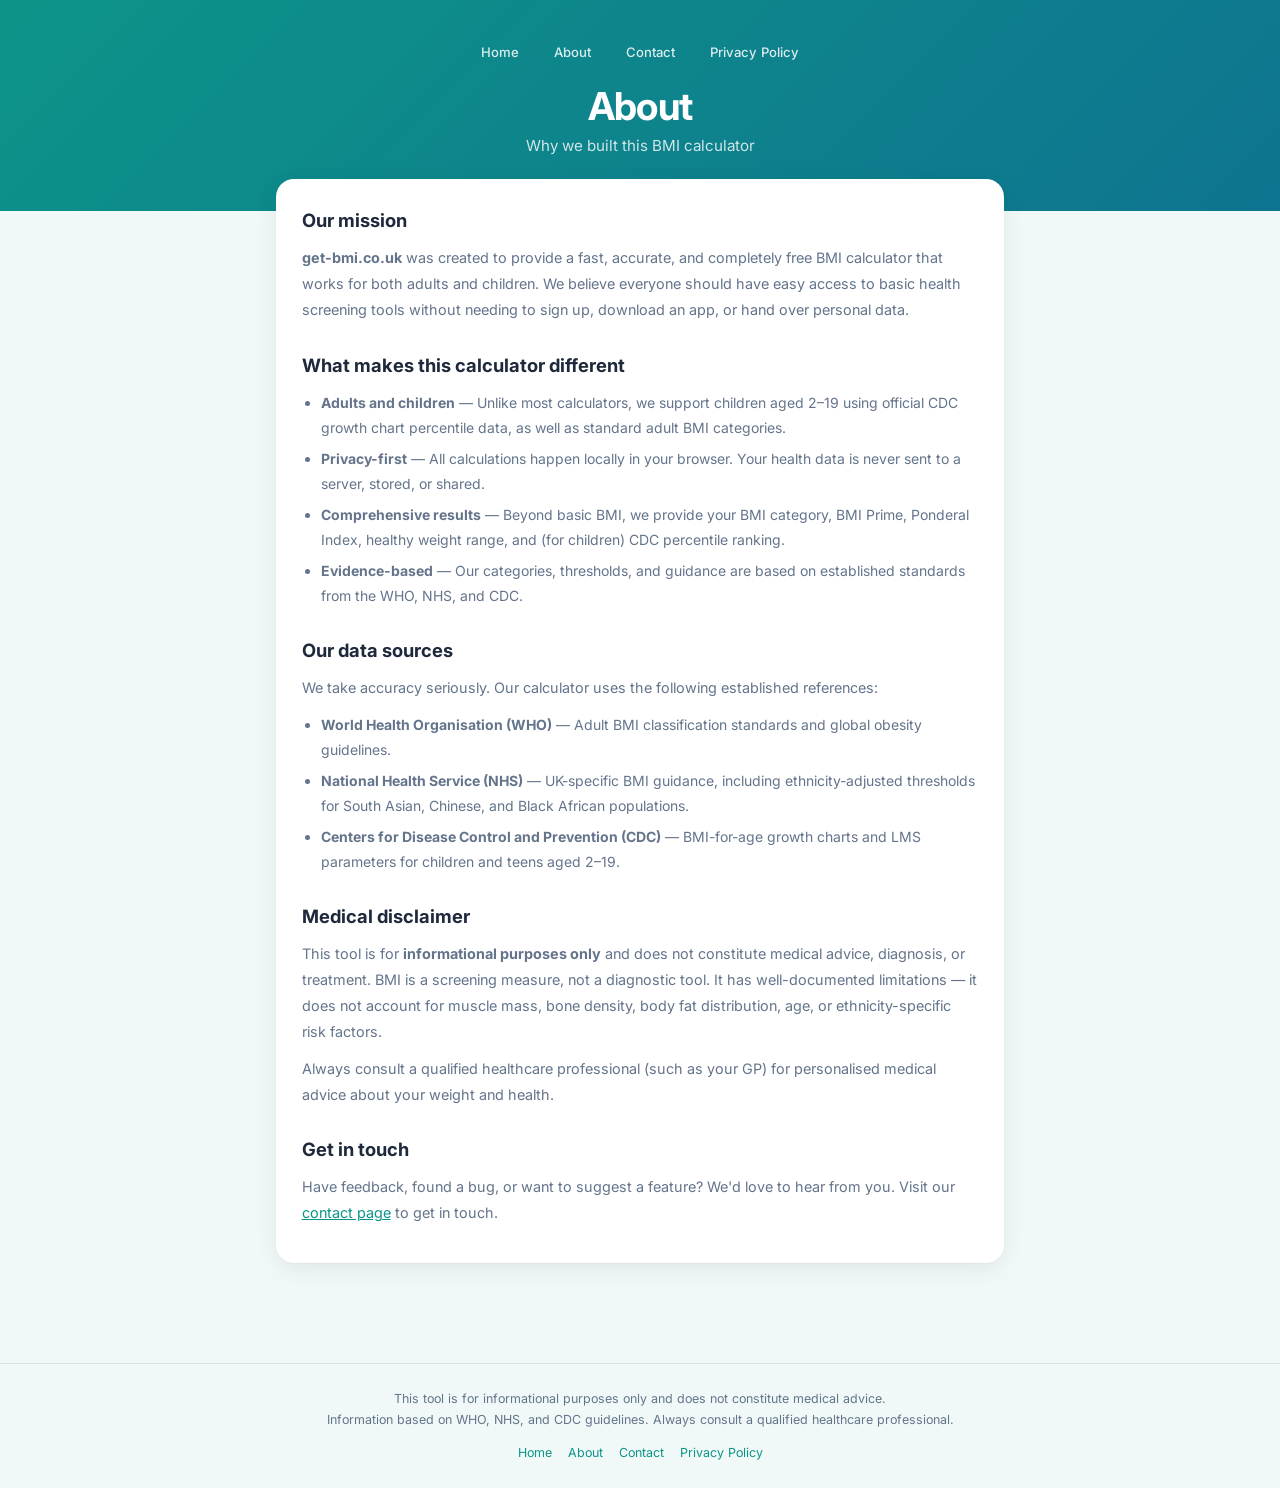
==== about.html @ e57b9d6e "Add site pages, SEO files, and split CSS/JS for AdSense readiness - Extract inline CSS and JS from i" ====
<!DOCTYPE html>
<html lang="en">
<head>
<meta charset="UTF-8">
<meta name="viewport" content="width=device-width, initial-scale=1.0">
<title>About &mdash; get-bmi.co.uk BMI Calculator</title>
<meta name="description" content="Learn about get-bmi.co.uk, a free BMI calculator for adults and children based on WHO, NHS, and CDC guidelines.">
<meta name="robots" content="index, follow">
<meta name="theme-color" content="#0d9488">
<link rel="icon" href="/favicon.svg" type="image/svg+xml">
<link rel="canonical" href="https://get-bmi.co.uk/about.html">
<link rel="preconnect" href="https://fonts.googleapis.com">
<link href="https://fonts.googleapis.com/css2?family=Inter:wght@300;400;500;600;700&display=swap" rel="stylesheet">
<script async src="https://pagead2.googlesyndication.com/pagead/js/adsbygoogle.js?client=ca-pub-6988631606998998"
     crossorigin="anonymous"></script>
<link rel="stylesheet" href="style.css?v=1.01">
</head>
<body>

<header>
  <nav class="site-nav">
    <a href="/">Home</a>
    <a href="/about">About</a>
    <a href="/contact">Contact</a>
    <a href="/privacy">Privacy Policy</a>
  </nav>
  <h1>About</h1>
  <p>Why we built this BMI calculator</p>
</header>

<div class="page-content">
  <div class="card anim-in">

    <h2>Our mission</h2>
    <p><strong>get-bmi.co.uk</strong> was created to provide a fast, accurate, and completely free BMI calculator that works for both adults and children. We believe everyone should have easy access to basic health screening tools without needing to sign up, download an app, or hand over personal data.</p>

    <h2>What makes this calculator different</h2>
    <ul>
      <li><strong>Adults and children</strong> &mdash; Unlike most calculators, we support children aged 2&ndash;19 using official CDC growth chart percentile data, as well as standard adult BMI categories.</li>
      <li><strong>Privacy-first</strong> &mdash; All calculations happen locally in your browser. Your health data is never sent to a server, stored, or shared.</li>
      <li><strong>Comprehensive results</strong> &mdash; Beyond basic BMI, we provide your BMI category, BMI Prime, Ponderal Index, healthy weight range, and (for children) CDC percentile ranking.</li>
      <li><strong>Evidence-based</strong> &mdash; Our categories, thresholds, and guidance are based on established standards from the WHO, NHS, and CDC.</li>
    </ul>

    <h2>Our data sources</h2>
    <p>We take accuracy seriously. Our calculator uses the following established references:</p>
    <ul>
      <li><strong>World Health Organisation (WHO)</strong> &mdash; Adult BMI classification standards and global obesity guidelines.</li>
      <li><strong>National Health Service (NHS)</strong> &mdash; UK-specific BMI guidance, including ethnicity-adjusted thresholds for South Asian, Chinese, and Black African populations.</li>
      <li><strong>Centers for Disease Control and Prevention (CDC)</strong> &mdash; BMI-for-age growth charts and LMS parameters for children and teens aged 2&ndash;19.</li>
    </ul>

    <h2>Medical disclaimer</h2>
    <p>This tool is for <strong>informational purposes only</strong> and does not constitute medical advice, diagnosis, or treatment. BMI is a screening measure, not a diagnostic tool. It has well-documented limitations &mdash; it does not account for muscle mass, bone density, body fat distribution, age, or ethnicity-specific risk factors.</p>
    <p>Always consult a qualified healthcare professional (such as your GP) for personalised medical advice about your weight and health.</p>

    <h2>Get in touch</h2>
    <p>Have feedback, found a bug, or want to suggest a feature? We'd love to hear from you. Visit our <a href="/contact">contact page</a> to get in touch.</p>

  </div>
</div>

<footer>
  <p>This tool is for informational purposes only and does not constitute medical advice.</p>
  <p>Information based on WHO, NHS, and CDC guidelines. Always consult a qualified healthcare professional.</p>
  <nav class="footer-links">
    <a href="/">Home</a>
    <a href="/about">About</a>
    <a href="/contact">Contact</a>
    <a href="/privacy">Privacy Policy</a>
  </nav>
</footer>

</body>
</html>
---- style.css ----
:root {
  --uw:  #60a5fa;
  --nm:  #34d399;
  --ow:  #fbbf24;
  --ob1: #f97316;
  --ob2: #ef4444;
  --bg:     #f0f9f8;
  --card:   #ffffff;
  --text:   #1e293b;
  --muted:  #64748b;
  --border: #d5e5e3;
  --accent: #0d9488;
  --accent2:#14b8a6;
}
*, *::before, *::after { box-sizing: border-box; margin: 0; padding: 0; }

body {
  font-family: 'Inter', system-ui, sans-serif;
  background: var(--bg);
  color: var(--text);
  min-height: 100vh;
}

/* ── Header ── */
header {
  background: linear-gradient(135deg, #0d9488 0%, #0e7490 100%);
  color: #fff;
  padding: 2.5rem 1rem 3.5rem;
  text-align: center;
}
.header-logo { width: 110px; height: auto; margin-bottom: .75rem; filter: drop-shadow(0 2px 8px rgba(0,0,0,.15)); }
header h1 { font-size: clamp(1.6rem, 4vw, 2.4rem); font-weight: 700; letter-spacing: -0.02em; }
header p  { margin-top: .4rem; opacity: .8; font-size: .95rem; }

/* ── Site nav ── */
.site-nav {
  display: flex;
  justify-content: center;
  gap: 1.2rem;
  margin-bottom: 1.2rem;
  flex-wrap: wrap;
}
.site-nav a {
  color: rgba(255,255,255,.85);
  text-decoration: none;
  font-size: .82rem;
  font-weight: 500;
  padding: .25rem .5rem;
  border-radius: 6px;
  transition: background .2s, color .2s;
}
.site-nav a:hover { background: rgba(255,255,255,.15); color: #fff; }

/* ── Main container ── */
main {
  max-width: 860px;
  margin: 0 auto;
  padding: 0 1rem 3rem;
  transform: translateY(-2rem);
}

/* ── Card ── */
.card {
  background: var(--card);
  border-radius: 18px;
  padding: 1.6rem;
  box-shadow: 0 1px 2px rgba(0,0,0,.04), 0 6px 24px rgba(0,0,0,.07);
  margin-bottom: 1.25rem;
}
.card-label {
  font-size: .7rem;
  font-weight: 600;
  text-transform: uppercase;
  letter-spacing: .1em;
  color: var(--muted);
  margin-bottom: 1.1rem;
}

/* ── Unit toggle ── */
.toggle-pill {
  display: inline-flex;
  background: #f1f5f9;
  border-radius: 50px;
  padding: 3px;
  margin-bottom: 1.4rem;
}
.toggle-pill button {
  padding: .45rem 1.3rem;
  border: none;
  border-radius: 50px;
  background: transparent;
  font-family: inherit;
  font-size: .85rem;
  font-weight: 500;
  color: var(--muted);
  cursor: pointer;
  transition: all .2s;
}
.toggle-pill button.active {
  background: #fff;
  color: var(--accent);
  box-shadow: 0 1px 4px rgba(13,148,136,.18);
}

/* ── Form grid ── */
.form-grid {
  display: grid;
  grid-template-columns: 1fr 1fr;
  gap: 1rem;
}
@media (max-width: 520px) { .form-grid { grid-template-columns: 1fr; } }

.fg { display: flex; flex-direction: column; gap: .45rem; }
.fg label { font-size: .8rem; font-weight: 600; color: var(--muted); }

.fg input {
  padding: .72rem 1rem;
  border: 2px solid var(--border);
  border-radius: 10px;
  font-family: inherit;
  font-size: 1rem;
  color: var(--text);
  outline: none;
  transition: border-color .2s, box-shadow .2s;
  width: 100%;
}
.fg input:focus {
  border-color: var(--accent);
  box-shadow: 0 0 0 3px rgba(13,148,136,.12);
}

.height-row { display: flex; gap: .5rem; }
.height-row input { flex: 1; }

/* ── Gender buttons ── */
.gender-row { display: flex; gap: .5rem; }
.gender-btn {
  flex: 1;
  padding: .72rem;
  border: 2px solid var(--border);
  border-radius: 10px;
  background: #fff;
  font-family: inherit;
  font-size: .875rem;
  font-weight: 500;
  color: var(--muted);
  cursor: pointer;
  transition: all .2s;
  display: flex; align-items: center; justify-content: center; gap: .4rem;
}
.gender-btn.active { border-color: var(--accent); color: var(--accent); background: #f0fdfa; }

/* ── Calc button ── */
.calc-btn {
  width: 100%;
  margin-top: 1.2rem;
  padding: 1rem;
  background: linear-gradient(135deg, #0d9488, #0e7490);
  color: #fff;
  border: none;
  border-radius: 12px;
  font-family: inherit;
  font-size: 1rem;
  font-weight: 600;
  cursor: pointer;
  letter-spacing: .01em;
  transition: opacity .2s, transform .15s;
}
.calc-btn:hover  { opacity: .9; }
.calc-btn:active { transform: scale(.99); }

/* ── Results grid ── */
.results-grid {
  display: grid;
  grid-template-columns: 1fr 1fr;
  gap: 1.25rem;
}
@media (max-width: 520px) { .results-grid { grid-template-columns: 1fr; } }

/* ── Gauge ── */
.gauge-wrap { text-align: center; }
.chart-svg  { width: 100%; max-width: 280px; height: auto; display: block; margin: 0 auto; }
#chart-marker, #chart-marker-child { transition: transform 0.5s cubic-bezier(0.34, 1.56, 0.64, 1), opacity 0.3s ease; opacity: 0; }

/* ── Metrics ── */
.metrics { display: flex; flex-direction: column; gap: .75rem; justify-content: center; }
.metric {
  background: #f8fafc;
  border-radius: 10px;
  padding: .85rem 1rem;
  display: flex;
  justify-content: space-between;
  align-items: center;
}
.metric-label { font-size: .72rem; font-weight: 600; text-transform: uppercase; letter-spacing: .08em; color: var(--muted); }
.metric-val   { font-size: 1.05rem; font-weight: 700; }

/* ── Insight banner ── */
.insight {
  margin-top: 1rem;
  padding: .9rem 1.1rem;
  border-radius: 12px;
  font-size: .875rem;
  font-weight: 500;
  line-height: 1.5;
  display: none;
}

/* ── Scale bar ── */
.scale-bar-outer {
  position: relative;
  padding-bottom: 1.4rem;
}
.scale-bar {
  height: 14px;
  border-radius: 7px;
  background: linear-gradient(to right,
    #60a5fa 0% 14%,
    #34d399 14% 40%,
    #fbbf24 40% 60%,
    #f97316 60% 80%,
    #ef4444 80% 100%
  );
  position: relative;
}
.scale-pin {
  position: absolute;
  top: -5px;
  width: 6px;
  height: 24px;
  background: #1e293b;
  border-radius: 3px;
  transform: translateX(-50%);
  transition: left .5s cubic-bezier(.34,1.56,.64,1);
  display: none;
}
.scale-pin::before {
  content: attr(data-label);
  position: absolute;
  bottom: calc(100% + 5px);
  left: 50%;
  transform: translateX(-50%);
  background: #1e293b;
  color: #fff;
  font-size: .7rem;
  font-weight: 700;
  padding: .2rem .5rem;
  border-radius: 5px;
  white-space: nowrap;
}
.scale-ticks {
  display: flex;
  justify-content: space-between;
  margin-top: .4rem;
  font-size: .7rem;
  color: var(--muted);
  font-weight: 500;
}
.scale-legend {
  display: flex;
  flex-wrap: wrap;
  gap: .6rem;
  margin-top: 1rem;
}
.legend-item { display: flex; align-items: center; gap: .35rem; font-size: .75rem; color: var(--muted); }
.legend-dot  { width: 10px; height: 10px; border-radius: 50%; flex-shrink: 0; }

/* ── NHS note ── */
.nhs-note {
  background: #eff6ff;
  border-left: 4px solid #3b82f6;
  border-radius: 0 10px 10px 0;
  padding: .9rem 1.1rem;
  font-size: .82rem;
  color: #1e40af;
  line-height: 1.6;
  margin-bottom: 1.25rem;
  display: none;
}

/* ── Accordion ── */
.acc-item {
  border: 1px solid var(--border);
  border-radius: 12px;
  overflow: hidden;
  margin-bottom: .6rem;
}
.acc-head {
  display: flex;
  justify-content: space-between;
  align-items: center;
  padding: 1rem 1.2rem;
  cursor: pointer;
  font-size: .9rem;
  font-weight: 500;
  background: #fff;
  transition: background .15s;
  user-select: none;
}
.acc-head:hover { background: #f8fafc; }
.acc-arrow { font-size: .8rem; color: var(--muted); transition: transform .3s; }
.acc-item.open .acc-arrow { transform: rotate(180deg); }
.acc-body {
  max-height: 0;
  overflow: hidden;
  transition: max-height .35s ease;
  background: #f8fafc;
  border-top: 1px solid var(--border);
  font-size: .875rem;
  color: var(--muted);
  line-height: 1.7;
}
.acc-item.open .acc-body { max-height: 900px; }
.acc-inner { padding: 1rem 1.2rem; }

/* ── BMI table ── */
.bmi-table { width: 100%; border-collapse: collapse; font-size: .85rem; }
.bmi-table th, .bmi-table td { padding: .5rem .7rem; text-align: left; border-bottom: 1px solid var(--border); }
.bmi-table th { font-weight: 600; color: var(--text); background: #f8fafc; }
.bmi-table tr:last-child td { border-bottom: none; }
.dot-inline { display: inline-block; width: 9px; height: 9px; border-radius: 50%; margin-right: .4rem; vertical-align: middle; }

/* ── Risk tags ── */
.risk-tags { display: flex; flex-wrap: wrap; gap: .45rem; margin-top: .7rem; }
.rtag {
  padding: .28rem .75rem;
  border-radius: 20px;
  font-size: .75rem;
  font-weight: 500;
  text-decoration: none;
  transition: filter .2s, transform .15s;
}
.rtag:hover { filter: brightness(.92); transform: translateY(-1px); }
.rtag.red    { background: #fee2e2; color: #991b1b; }
.rtag.orange { background: #ffedd5; color: #9a3412; }

/* ── Limitations list ── */
.lim-list { display: flex; flex-direction: column; gap: .6rem; margin-top: .6rem; padding-left: 1.1rem; }
.lim-list li { font-size: .875rem; }

/* ── Footer ── */
footer {
  text-align: center;
  padding: 1.5rem 1rem;
  color: var(--muted);
  font-size: .78rem;
  border-top: 1px solid var(--border);
  line-height: 1.7;
}
.footer-links {
  display: flex;
  justify-content: center;
  gap: 1rem;
  margin-top: .75rem;
  flex-wrap: wrap;
}
.footer-links a {
  color: var(--accent);
  text-decoration: none;
  font-size: .78rem;
  transition: color .2s;
}
.footer-links a:hover { color: var(--text); }

/* ── Page content (about, privacy, contact) ── */
.page-content {
  max-width: 760px;
  margin: 0 auto;
  padding: 0 1rem 3rem;
  transform: translateY(-2rem);
}
.page-content .card {
  line-height: 1.8;
  color: var(--muted);
  font-size: .9rem;
}
.page-content h2 {
  font-size: 1.15rem;
  font-weight: 700;
  color: var(--text);
  margin-top: 1.6rem;
  margin-bottom: .5rem;
}
.page-content h2:first-child { margin-top: 0; }
.page-content p { margin-bottom: .7rem; }
.page-content ul {
  padding-left: 1.2rem;
  margin-bottom: .7rem;
}
.page-content ul li {
  margin-bottom: .35rem;
  font-size: .875rem;
}
.page-content a { color: var(--accent); }
.page-content a:hover { color: var(--text); }

/* ── Contact form ── */
.contact-form {
  display: flex;
  flex-direction: column;
  gap: 1rem;
  margin-top: 1rem;
}
.contact-form label {
  font-size: .8rem;
  font-weight: 600;
  color: var(--muted);
  display: flex;
  flex-direction: column;
  gap: .4rem;
}
.contact-form input,
.contact-form textarea {
  padding: .72rem 1rem;
  border: 2px solid var(--border);
  border-radius: 10px;
  font-family: inherit;
  font-size: 1rem;
  color: var(--text);
  outline: none;
  transition: border-color .2s, box-shadow .2s;
  width: 100%;
}
.contact-form input:focus,
.contact-form textarea:focus {
  border-color: var(--accent);
  box-shadow: 0 0 0 3px rgba(13,148,136,.12);
}
.contact-form textarea { resize: vertical; min-height: 140px; }
.contact-form button {
  align-self: flex-start;
  padding: .8rem 2rem;
  background: linear-gradient(135deg, #0d9488, #0e7490);
  color: #fff;
  border: none;
  border-radius: 10px;
  font-family: inherit;
  font-size: .95rem;
  font-weight: 600;
  cursor: pointer;
  transition: opacity .2s;
}
.contact-form button:hover { opacity: .9; }

/* ── Animate in ── */
@keyframes fadeUp {
  from { opacity: 0; transform: translateY(18px); }
  to   { opacity: 1; transform: translateY(0); }
}
.anim-in { animation: fadeUp .4s ease both; }

/* ── Hidden ── */
.hidden { display: none !important; }
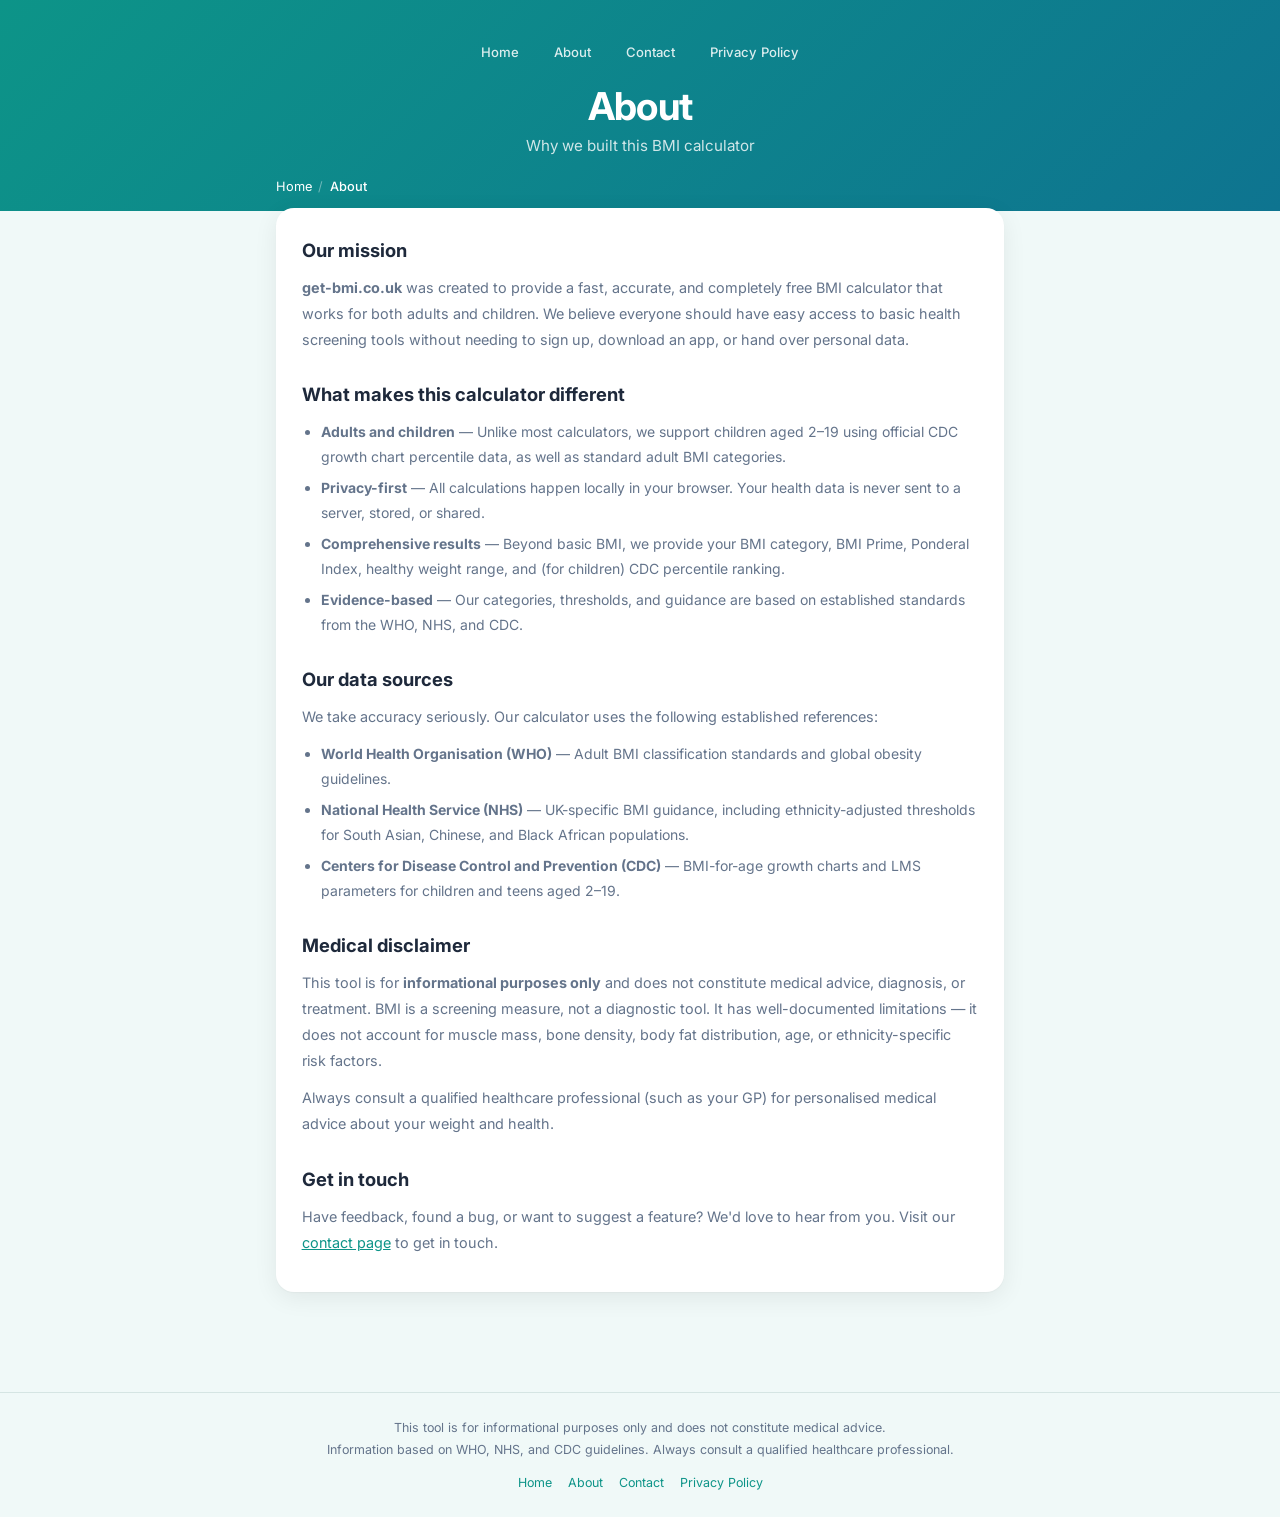
==== commit 5edd2a6e: "css into file and ads consent" ====
--- a/about.html
+++ b/about.html
@@ -1,5 +1,5 @@
 <!DOCTYPE html>
-<html lang="en">
+<html lang="en-GB">
 <head>
 <meta charset="UTF-8">
 <meta name="viewport" content="width=device-width, initial-scale=1.0">
@@ -7,13 +7,62 @@
 <meta name="description" content="Learn about get-bmi.co.uk, a free BMI calculator for adults and children based on WHO, NHS, and CDC guidelines.">
 <meta name="robots" content="index, follow">
 <meta name="theme-color" content="#0d9488">
+<link rel="icon" href="/favicon.ico" sizes="32x32">
 <link rel="icon" href="/favicon.svg" type="image/svg+xml">
-<link rel="canonical" href="https://get-bmi.co.uk/about.html">
+<link rel="canonical" href="https://get-bmi.co.uk/about">
+<meta property="og:title" content="About — get-bmi.co.uk BMI Calculator">
+<meta property="og:description" content="Learn about get-bmi.co.uk, a free BMI calculator for adults and children based on WHO, NHS, and CDC guidelines.">
+<meta property="og:type" content="website">
+<meta property="og:url" content="https://get-bmi.co.uk/about">
+<meta property="og:locale" content="en_GB">
+<meta property="og:site_name" content="BMI Calculator">
+<meta property="og:image" content="https://get-bmi.co.uk/og-image.png">
+<meta name="twitter:card" content="summary_large_image">
+<meta name="twitter:title" content="About — get-bmi.co.uk BMI Calculator">
+<meta name="twitter:description" content="Learn about get-bmi.co.uk, a free BMI calculator for adults and children based on WHO, NHS, and CDC guidelines.">
+<meta name="twitter:image" content="https://get-bmi.co.uk/og-image.png">
 <link rel="preconnect" href="https://fonts.googleapis.com">
+<link rel="preconnect" href="https://fonts.gstatic.com" crossorigin>
 <link href="https://fonts.googleapis.com/css2?family=Inter:wght@300;400;500;600;700&display=swap" rel="stylesheet">
+<script>
+  window.dataLayer = window.dataLayer || [];
+  function gtag(){dataLayer.push(arguments);}
+  gtag('consent', 'default', {
+    'ad_storage': 'denied',
+    'ad_user_data': 'denied',
+    'ad_personalization': 'denied',
+    'analytics_storage': 'denied',
+    'wait_for_update': 500
+  });
+</script>
+<script async src="https://fundingchoicesmessages.google.com/i/pub-6988631606998998?ers=1"></script>
+<script>(function() {function signalGooglefcPresent() {
+  if (!window.frames['googlefcPresent']) {
+    if (document.body) {
+      const iframe = document.createElement('iframe');
+      iframe.style = 'width: 0; height: 0; border: none; z-index: -1000; left: -1000px; top: -1000px;';
+      iframe.style.display = 'none';
+      iframe.name = 'googlefcPresent';
+      document.body.appendChild(iframe);
+    } else {
+      setTimeout(signalGooglefcPresent, 0);
+    }
+  }
+}
+signalGooglefcPresent();})();</script>
 <script async src="https://pagead2.googlesyndication.com/pagead/js/adsbygoogle.js?client=ca-pub-6988631606998998"
      crossorigin="anonymous"></script>
-<link rel="stylesheet" href="style.css?v=1.01">
+<script type="application/ld+json">
+{
+  "@context": "https://schema.org",
+  "@type": "BreadcrumbList",
+  "itemListElement": [
+    { "@type": "ListItem", "position": 1, "name": "Home", "item": "https://get-bmi.co.uk/" },
+    { "@type": "ListItem", "position": 2, "name": "About", "item": "https://get-bmi.co.uk/about" }
+  ]
+}
+</script>
+<link rel="stylesheet" href="style.css?v=4e0d9e52">
 </head>
 <body>
 
@@ -29,6 +78,9 @@
 </header>
 
 <div class="page-content">
+  <nav class="breadcrumbs" aria-label="Breadcrumb">
+    <a href="/">Home</a><span class="sep">/</span><span class="current">About</span>
+  </nav>
   <div class="card anim-in">
 
     <h2>Our mission</h2>
--- a/style.css
+++ b/style.css
@@ -179,7 +179,7 @@
 
 /* ── Gauge ── */
 .gauge-wrap { text-align: center; }
-.chart-svg  { width: 100%; max-width: 280px; height: auto; display: block; margin: 0 auto; }
+.chart-svg  { width: 100%; max-width: 280px; height: auto; display: block; margin: 0 auto; overflow: hidden; }
 #chart-marker, #chart-marker-child { transition: transform 0.5s cubic-bezier(0.34, 1.56, 0.64, 1), opacity 0.3s ease; opacity: 0; }
 
 /* ── Metrics ── */
@@ -259,6 +259,7 @@
 .scale-legend {
   display: flex;
   flex-wrap: wrap;
+  justify-content: center;
   gap: .6rem;
   margin-top: 1rem;
 }
@@ -451,3 +452,31 @@
 
 /* ── Hidden ── */
 .hidden { display: none !important; }
+
+/* ── Breadcrumbs ── */
+.breadcrumbs {
+  font-size: .8rem;
+  color: rgba(255,255,255,.7);
+  margin-bottom: .9rem;
+}
+.breadcrumbs a { color: #fff; text-decoration: none; }
+.breadcrumbs a:hover { text-decoration: underline; }
+.breadcrumbs .sep { margin: 0 .4rem; color: rgba(255,255,255,.4); }
+.breadcrumbs .current { color: #fff; font-weight: 500; }
+
+/* ── Intro card ── */
+.intro-card { line-height: 1.7; color: var(--muted); font-size: .9rem; }
+.intro-card p + p { margin-top: .7rem; }
+.hl { color: var(--text); }
+
+/* ── Accordion subheading ── */
+.acc-subhead { font-weight: 600; color: var(--text); margin-bottom: .6rem; }
+
+/* ── Spacing utilities ── */
+.mt-04 { margin-top: .4rem; }
+.mt-05 { margin-top: .5rem; }
+.mt-06 { margin-top: .6rem; }
+.mt-09 { margin-top: .9rem; }
+.mt-10 { margin-top: 1rem; }
+.mt-12 { margin-top: 1.2rem; }
+.mb-06 { margin-bottom: .6rem; }
